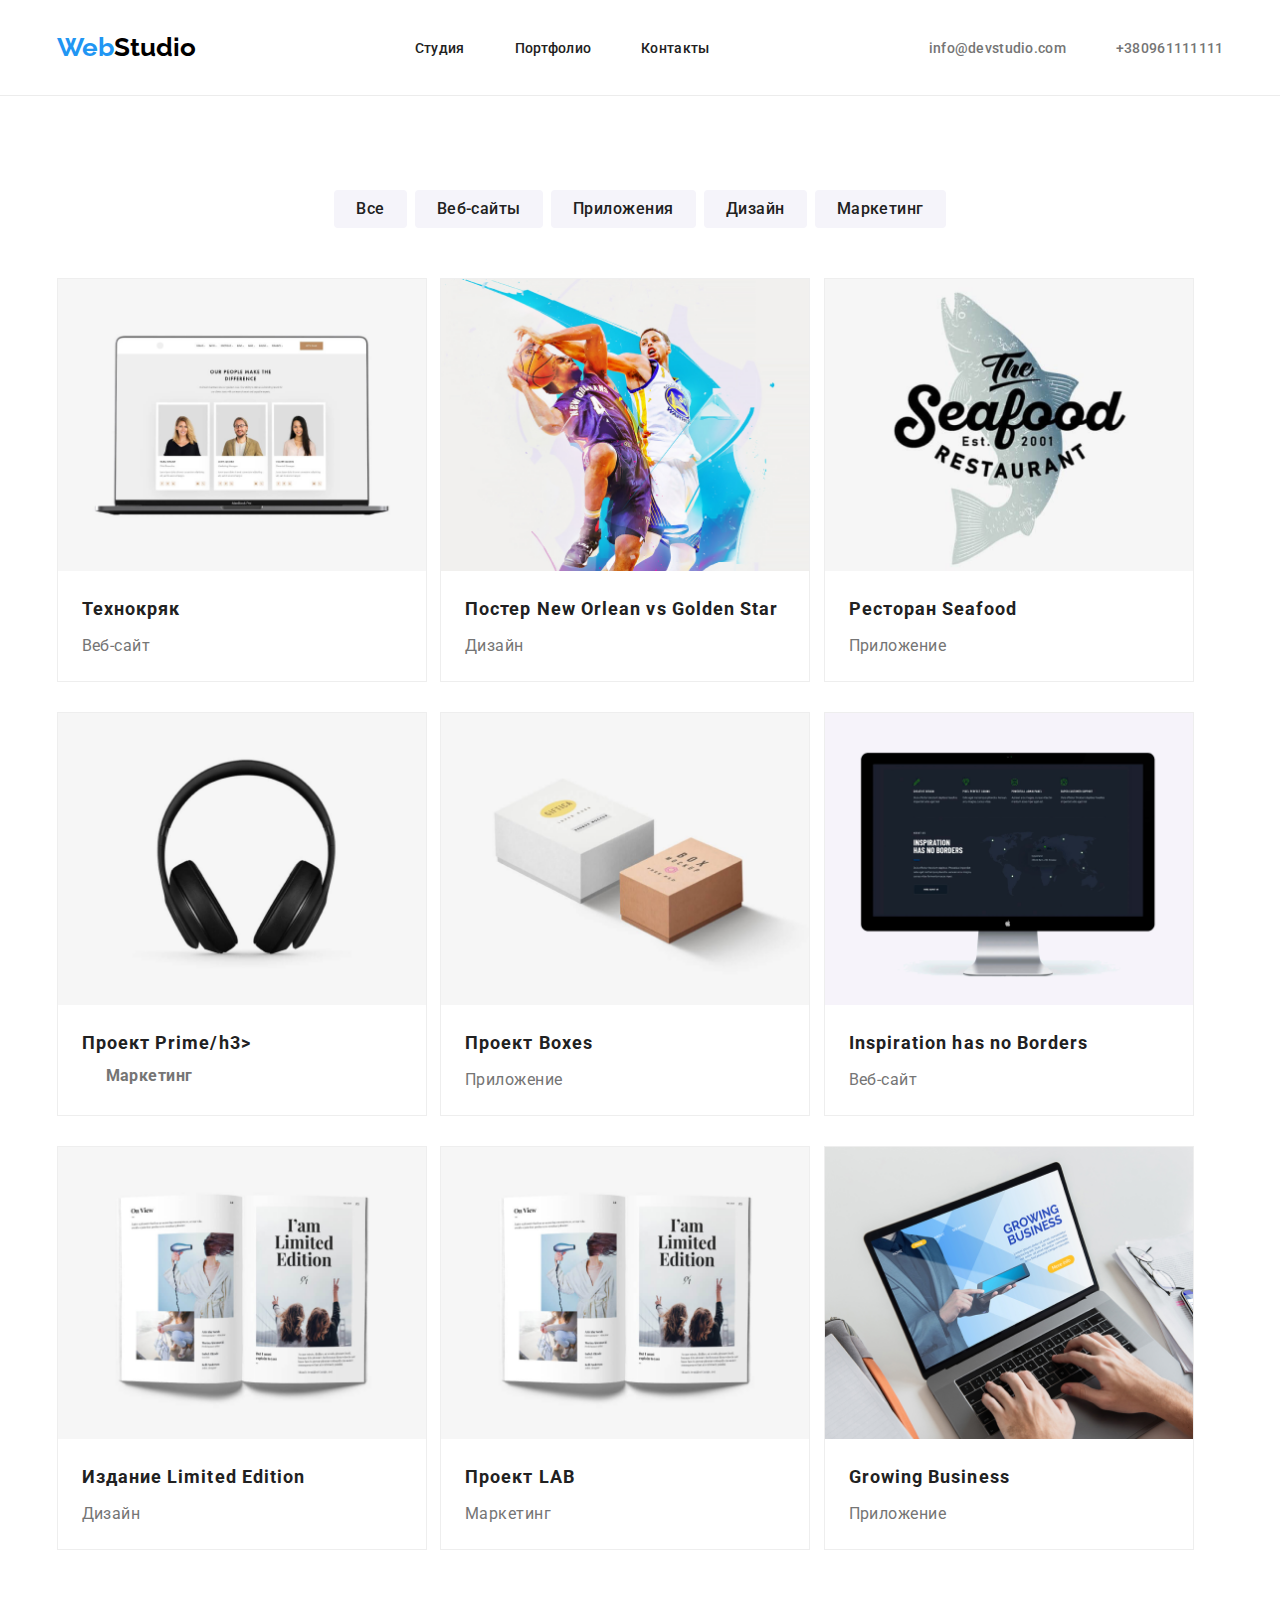
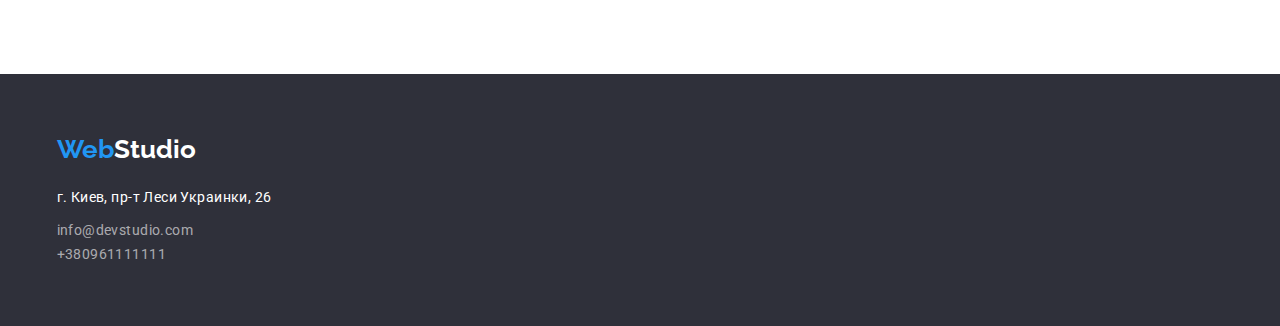
==== portfolio.html @ 42adf49a "add index and portfolio" ====
<!DOCTYPE html>
<html lang="en">
  <head>
    <meta charset="UTF-8" />
    <meta name="viewport" content="width=device-width, initial-scale=1.0" />
    <title>WebStudio</title>
    <link rel="stylesheet" href="./css/portfolio.css">
     <link rel="preconnect" href="https://fonts.gstatic.com" />
    <link
      href="https://fonts.googleapis.com/css2?family=Raleway:wght@700&family=Roboto:wght@400;500;700;900&display=swap"
      rel="stylesheet"
    />
  </head>
  <body>
    <header class="header">
      <div class="container">
        <nav class="navigation">
      <a class="logo" href="./index.html">Web<span class="logo-span">Studio</span></a>
      
        <ul class="navigation__list">
          <li class="navigation__list-item"><a href="#">Студия</a></li>
          <li class="navigation__list-item"><a href="./portfolio.html">Портфолио</a></li>
          <li class="navigation__list-item"><a href="#"> Контакты</a></li></li>
        </ul>
       
        <address class="address">
         <ul class="address__list" >
          <li class="address__list-item"><a href="mailto:info@devstudio.com">info@devstudio.com</a></li>
          <li class="address__list-item"><a href="tel:+380961111111">+380961111111</a></li>
          </ul>
        </address>
      </nav>
      </div>
    </header>
    <main>
      <section class="section-cards">
        <div class="container">
        <ul class="cards__list ">
          <li class="cards__list-item" ><button class="cards__list-item-btn">Все</button></li>
          <li class="cards__list-item" ><button class="cards__list-item-btn">Beб-сайты</button></li>
          <li class="cards__list-item" ><button class="cards__list-item-btn">Приложения</button></li>
          <li class="cards__list-item" ><button class="cards__list-item-btn">Дизайн</button></li>
          <li class="cards__list-item" ><button class="cards__list-item-btn">Маркетинг</button></li>
        </ul>

        <ul class="img__list"> 
          <li class="img__list-item">
            <div class="wrapper-img">
            <img src="./img/imgtechno.png" alt="techno" width="370" height="294"/>
            <h3  class="img__title">Технокряк</h3>
            <p class="img__subtitle">Веб-сайт</p>
            </div>
          </li>
          <li class="img__list-item">
            <div class="wrapper-img">
            <img src="./img/imgPoster.png" alt="poster"width="370" height="294"/>
            <h3 class="img__title">Постер New Orlean vs Golden Star</h3>
            <p class="img__subtitle">Дизайн</p>
            </div>
          </li>
          <li class="img__list-item">
            <div class="wrapper-img">
            <img src="./img/imgRestaurant.png" alt="restaurant" width="370" height="294"/>
            <h3 class="img__title">Ресторан Seafood</h3>
            <p class="img__subtitle">Приложение</p>
            </div>
          </li>
          <li class="img__list-item">
             <div class="wrapper-img">
            <img src="./img//imgheadphones.png" alt="headphones" width="370" height="294"/>
            <h3 class="img__title">Проект Prime/h3>
            <p class="img__subtitle">Маркетинг</p>
            </div>
          </li>
          <li class="img__list-item">
             <div class="wrapper-img">
            <img src="./img/imgboxes.png" alt="boxes" width="370" height="294"/>
            <h3 class="img__title">Проект Boxes</h3>
            <p class="img__subtitle">Приложение</p>
            </div>
          </li>
          <li class="img__list-item">
             <div class="wrapper-img">
            <img src="./img/imgmonitor.png" alt="monitor" width="370" height="294"/>
            <h3 class="img__title">Inspiration has no Borders</h3>
            <p class="img__subtitle" >Веб-сайт</p>
            </div>
          </li>
          <li class="img__list-item">
             <div class="wrapper-img">
            <img src="./img/imgmagazine.png" alt="magazine" width="370" height="294"/>
            <h3 class="img__title">Издание Limited Edition</h3>
            <p class="img__subtitle">Дизайн</p>
            </div>
          </li>
          <li class="img__list-item">
             <div class="wrapper-img">
            <img src="./img/imgmagazine.png" alt="magazine" width="370" height="294"/>
            <h3 class="img__title">Проект LAB</h3>
            <p class="img__subtitle">Маркетинг</p>
            </div>
          </li>
          <li class="img__list-item">
             <div class="wrapper-img">
            <img src="./img/imgbusiness.png" alt="business" width="370" height="294"/>
            <h3 class="img__title">Growing Business</h3>
            <p class="img__subtitle">Приложение</p>
            </div>
          </li>
        </ul>
</div>
      </section>
    </main>
     <footer  class="footer">
       <div class="container">
        <a class="logo" href="#">Web<span class="logo-span-footer">Studio</span></a>
        <address  class="footer__address">г. Киев, пр-т Леси Украинки, 26</address>
        <ul>
        <li><a class="footer__contact" href="mailto:info@devstudio.com">info@devstudio.com</a></li>
        <li><a class="footer__contact" href="tel:+380961111111">+380961111111</a></li>
        </ul>
        </div>
      </footer>
  </body>
</html>
---- css/portfolio.css ----
:root {
  --main-color: #2196f3;
  --second-color: #212121;
  --third-color: #2f303a;
  --fourth-color: #ffffff;
  --main-font: "Roboto";
}

* {
  margin: 0;
  padding: 0;
  box-sizing: inherit;
}

html {
  box-sizing: border-box;
}

ul,
ol,
address {
  list-style: none;
}

body {
  color: var(--second-color);
  font-family: var(--main-font);
  font-weight: normal;
  font-size: 14px;
  font-style: 400;
}

a {
  text-decoration: none;
}

img {
  display: block;
  max-width: 100%;
  height: auto;
}

ul,
ol {
  text-decoration: none;
}

.container {
  width: 1167px;
  margin: 0 auto;
}

.header {
  padding: 32px 0;
  display: flex;
  border-bottom: 1px solid #ececec;
}

.logo {
  font-family: "Raleway";
  font-weight: bold;
  font-size: 26px;
  line-height: 31px;
  color: var(--main-color);
}

.logo-span {
  color: black;
}

.navigation {
  display: flex;
  justify-content: space-between;
  align-items: center;
}
.navigation__list {
  display: flex;
  font-weight: 500;
  font-size: 14px;
  line-height: 16px;
  letter-spacing: 0.02em;
}

.navigation__list a {
  color: var(--second-color);
}
.navigation__list a:hover,
.navigation__list a:focus {
  color: var(--main-color);
}

.navigation__list-item:not(:last-child) {
  margin-right: 50px;
}

.address {
  display: flex;
}

.address__list {
  display: flex;
}
.address__list-item a {
  color: #757575;
  font-style: normal;
  font-weight: 500;
  font-size: 14px;
  line-height: 16px;
  letter-spacing: 0.02em;
}

.address__list-item a:focus,
.address__list-item a:hover {
  color: var(--main-color);
}

.address__list-item:not(:last-child) {
  margin-right: 50px;
}

.section-cards {
  padding: 94px 0;
}

.cards__list {
  display: flex;
  justify-content: center;
  margin-bottom: 50px;
}

.cards__list-item:not(:last-child) {
  margin-right: 8px;
}
.cards__list-item-btn {
  font-family: var(--main-font);
  padding: 6px 22px;
  cursor: pointer;
  font-weight: 500;
  font-size: 16px;
  line-height: 26px;
  text-align: center;
  letter-spacing: 0.03em;
  background: #f5f4fa;
  border-radius: 4px;
  border: none;
  outline: none;
  color: var(--second-color);
}

.cards__list-item-btn:hover,
.cards__list-item-btn:focus {
  color: var(--fourth-color);
  background-color: var(--main-color);
}

.img__list {
  display: flex;
  flex-wrap: wrap;
  justify-content: space-between;
}

.wrapper-img {
  width: 370px;
  height: 404px;
  margin-bottom: 30px;
  border: 1px solid #eeeeee;
  box-sizing: border-box;
  cursor: pointer;
}

.img__list-item:nth-child(3n) {
  margin-right: 30px;
}

.img__title {
  margin: 20px 24px 4px 24px;
  font-weight: bold;
  font-size: 18px;
  line-height: 36px;
  letter-spacing: 0.06em;
  color: var(--second-color);
}

.img__subtitle {
  font-size: 16px;
  line-height: 30px;
  letter-spacing: 0.03em;
  color: #757575;
  margin: 0 24px 20px 24px;
}

.footer {
  padding: 60px 0;
  background-color: #2f303a;
}

.footer__address {
  margin-top: 20px;
  margin-bottom: 9px;
  font-size: 14px;
  line-height: 24px;
  font-style: normal;
  letter-spacing: 0.03em;
  color: var(--fourth-color);
}

.logo-span-footer {
  color: var(--fourth-color);
}
.footer__contact {
  font-style: normal;
  font-size: 14px;
  line-height: 24px;
  letter-spacing: 0.03em;
  color: rgba(255, 255, 255, 0.6);
}
.footer__contact:not(:last-child) {
  margin-bottom: 9px;
}
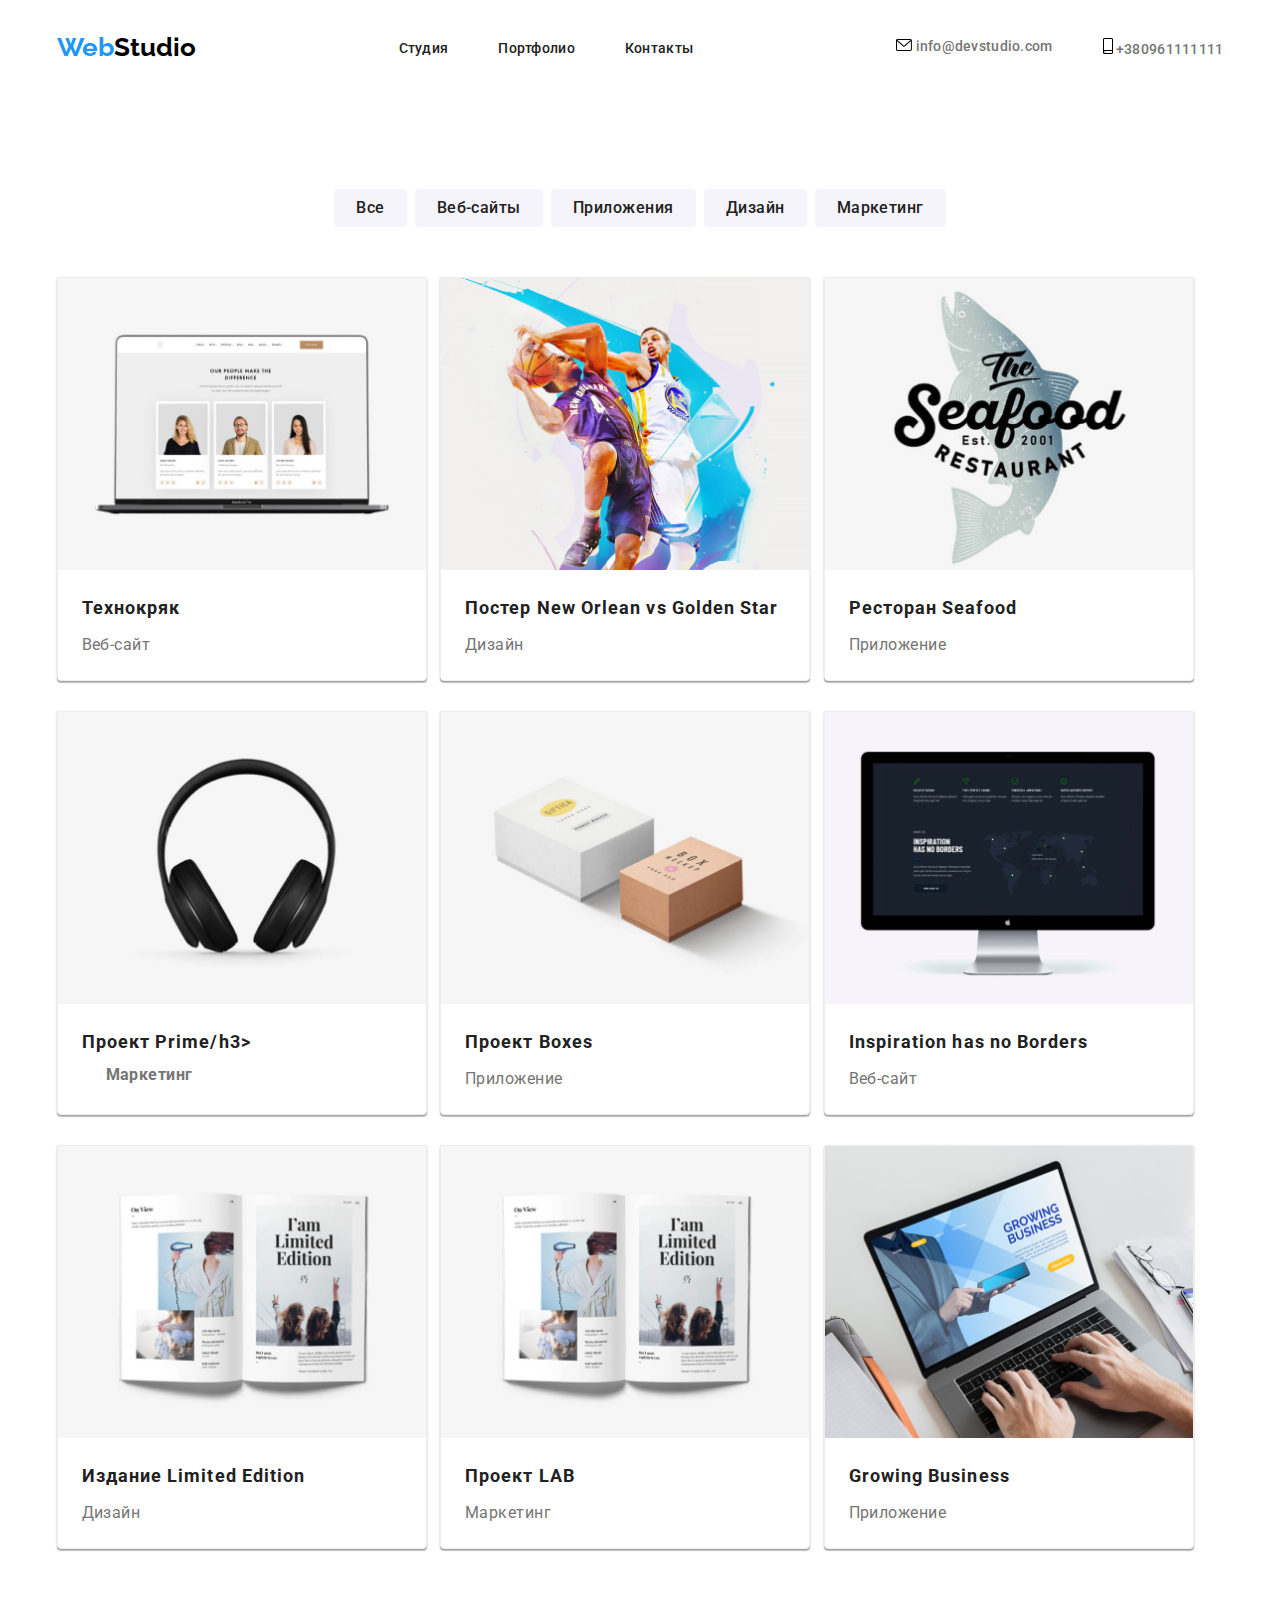
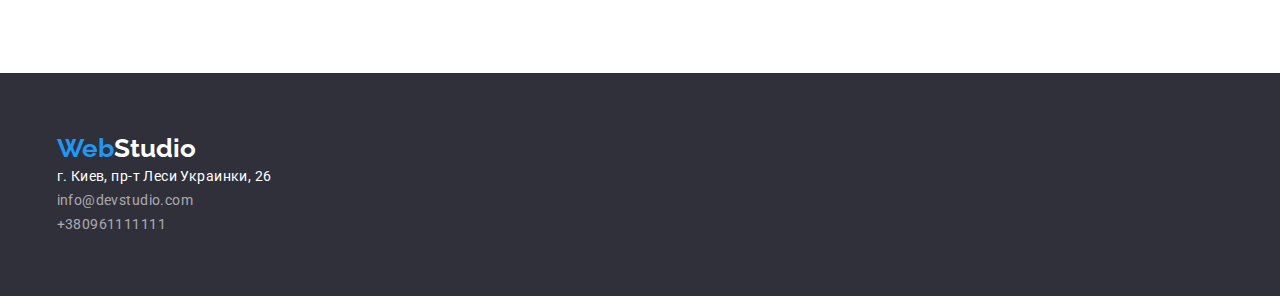
==== commit 5b436297: "test" ====
--- a/portfolio.html
+++ b/portfolio.html
@@ -4,8 +4,10 @@
     <meta charset="UTF-8" />
     <meta name="viewport" content="width=device-width, initial-scale=1.0" />
     <title>WebStudio</title>
-    <link rel="stylesheet" href="./css/portfolio.css">
+    <link rel="stylesheet" href="normalize.css">
+    <link rel="stylesheet" href="./css/index.css">
      <link rel="preconnect" href="https://fonts.gstatic.com" />
+     
     <link
       href="https://fonts.googleapis.com/css2?family=Raleway:wght@700&family=Roboto:wght@400;500;700;900&display=swap"
       rel="stylesheet"
@@ -25,8 +27,19 @@
        
         <address class="address">
          <ul class="address__list" >
-          <li class="address__list-item"><a href="mailto:info@devstudio.com">info@devstudio.com</a></li>
-          <li class="address__list-item"><a href="tel:+380961111111">+380961111111</a></li>
+          <li class="address__list-item"><a  href="mailto:info@devstudio.com"> 
+            
+            <svg class="icon" width="16" height="12">
+                <use href="./img/symbol-defs.svg#icon-envelope">
+                </use>
+              </svg>
+            info@devstudio.com</svg></li>
+          <li class="address__list-item"><a href="tel:+380961111111">
+              <svg class="icon" width="10" height="16">
+              <use href="./img/symbol-defs.svg#icon-smartphone">
+              </use>
+            </svg>
+            +380961111111</a></li>
           </ul>
         </address>
       </nav>
@@ -113,12 +126,14 @@
     </main>
      <footer  class="footer">
        <div class="container">
-        <a class="logo" href="#">Web<span class="logo-span-footer">Studio</span></a>
-        <address  class="footer__address">г. Киев, пр-т Леси Украинки, 26</address>
+        <a class="logo logo-footer" href="#">Web<span class="logo-span-footer">Studio</span></a>
+        <address >
+          <a   class="footer__address" target="_blank" href="https://goo.gl/maps/u5AVHtxzXWnErXXr5">г. Киев, пр-т Леси Украинки, 26</a>
         <ul>
         <li><a class="footer__contact" href="mailto:info@devstudio.com">info@devstudio.com</a></li>
         <li><a class="footer__contact" href="tel:+380961111111">+380961111111</a></li>
         </ul>
+        </address>
         </div>
       </footer>
   </body>
--- a/css/index.css
+++ b/css/index.css
@@ -0,0 +1,403 @@
+:root {
+  --main-color: #2196f3;
+  --second-color: #212121;
+  --third-color: #2f303a;
+  --fourth-color: #ffffff;
+  --main-font: "Roboto";
+}
+
+* {
+  margin: 0;
+  padding: 0;
+  box-sizing: inherit;
+}
+
+html {
+  box-sizing: border-box;
+}
+
+ul,
+ol,
+address {
+  list-style: none;
+}
+
+body {
+  color: var(--second-color);
+  font-family: var(--main-font);
+  font-size: 14px;
+  font-style: normal;
+  font-style: 400;
+}
+
+a {
+  text-decoration: none;
+}
+
+img {
+  display: block;
+  max-width: 100%;
+  height: auto;
+}
+
+ul,
+ol {
+  text-decoration: none;
+}
+
+.container {
+  width: 1167px;
+  margin: 0 auto;
+}
+
+.header {
+  padding: 32px 0;
+  display: flex;
+}
+.logo {
+  font-family: "Raleway";
+  font-weight: bold;
+  font-size: 1.625rem;
+  line-height: 31px;
+  color: var(--main-color);
+}
+
+.logo-span {
+  color: black;
+}
+
+.navigation {
+  display: flex;
+  justify-content: space-between;
+  align-items: center;
+}
+.navigation__list {
+  display: flex;
+  font-weight: 500;
+  font-size: 0.875rem;
+  line-height: 16px;
+  letter-spacing: 0.02em;
+}
+
+.navigation__list a {
+  color: var(--second-color);
+}
+.navigation__list a:hover,
+.navigation__list a:focus {
+  color: var(--main-color);
+}
+
+.navigation__list-item:not(:last-child) {
+  margin-right: 50px;
+}
+.address {
+  display: flex;
+}
+
+.address__list {
+  display: flex;
+}
+.address__list-item a {
+  color: #757575;
+  font-style: normal;
+  font-weight: 500;
+  font-size: 0.875rem;
+  line-height: 16px;
+  letter-spacing: 0.02em;
+}
+
+.address__list-item a:focus,
+.address__list-item a:hover {
+  color: var(--main-color);
+}
+
+.address__list-item:not(:last-child) {
+  margin-right: 50px;
+}
+
+.section-business {
+  padding: 200px 0 280px 0;
+  background-image: linear-gradient(
+      to right,
+      rgba(47, 48, 58, 0.4),
+      rgba(47, 48, 58, 0.4)
+    ),
+    url(../img/background.png);
+  background-repeat: no-repeat;
+  background-size: cover;
+  background-position: center;
+}
+
+.business__title {
+  width: 696px;
+  margin: 0 auto 40px;
+  font-weight: 900;
+  font-size: 2.75rem;
+  line-height: 60px;
+  text-align: center;
+  letter-spacing: 0.06em;
+  text-transform: uppercase;
+  color: var(--fourth-color);
+}
+
+.business__btn {
+  display: block;
+  margin: 0 auto;
+  width: 200px;
+  height: 50px;
+  background-color: var(--main-color);
+  box-shadow: 0px 4px 4px rgba(0, 0, 0, 0.15);
+  border-radius: 4px;
+  font-weight: 700;
+  font-size: 1rem;
+  line-height: 30px;
+  color: var(--fourth-color);
+  letter-spacing: 0.06em;
+  outline: none;
+  border: none;
+  cursor: pointer;
+}
+
+.section-what-we-do {
+  padding: 94px 0;
+}
+
+.what-we-do__list {
+  display: flex;
+}
+/* .icon-container {
+  width: 270px;
+  height: 120px;
+  margin-bottom: 30px;
+  display: flex;
+  align-items: center;
+  justify-content: center;
+  height: 120px;
+  background-color: #f5f4fa;
+  border-radius: 4px;
+} */
+.what-we-do__subtitle {
+  margin-bottom: 10px;
+  font-weight: 700;
+  font-size: 0.875rem;
+  line-height: 16px;
+  letter-spacing: 0.03em;
+  text-transform: uppercase;
+  color: var(--third-color);
+}
+
+.what-we-do__text {
+  width: 270px;
+  margin-bottom: 94px;
+  font-size: 0.875rem;
+  line-height: 24px;
+  letter-spacing: 0.03em;
+  color: #757575;
+}
+
+.what-we-do__text:not(:last-child) {
+  margin-right: 30px;
+}
+
+.what-we-do__title {
+  margin-bottom: 50px;
+  font-weight: 700;
+  font-size: 2.25rem;
+  line-height: 42px;
+  text-align: center;
+  letter-spacing: 0.03em;
+  color: var(--second-color);
+}
+
+.what-we-do__list-img {
+  display: flex;
+  justify-content: space-between;
+}
+
+.what-we-do__list-img-item:not(:last-child) {
+  margin-right: 30px;
+}
+
+.section-our-team {
+  padding: 94px 0;
+  background-color: #f5f4fa;
+}
+
+.section-our-team__list {
+  display: flex;
+  justify-content: space-between;
+}
+
+.wrapper-img {
+  cursor: pointer;
+  width: 270px;
+  height: 368px;
+  background-color: var(--fourth-color);
+  box-shadow: 0px 1px 3px rgba(0, 0, 0, 0.12), 0px 1px 1px rgba(0, 0, 0, 0.14),
+    0px 2px 1px rgba(0, 0, 0, 0.2);
+  border-radius: 0px 0px 4px 4px;
+}
+
+.our-team__img {
+  margin-bottom: 30px;
+}
+.section-our-team__list:not(:last-child) {
+  margin-right: 30px;
+}
+
+.our-team__title {
+  font-weight: 500;
+  font-size: 1rem;
+  line-height: 19px;
+  margin-bottom: 10px;
+  text-align: center;
+  letter-spacing: 0.03em;
+  color: var(--second-color);
+}
+
+.our-team__subtitle {
+  display: block;
+  margin: 0 auto;
+  font-size: 1rem;
+  line-height: 19px;
+  text-align: center;
+  letter-spacing: 0.03em;
+  color: #757575;
+}
+
+.footer {
+  padding: 60px 0;
+  background-color: #2f303a;
+}
+
+.logo-footer {
+  margin-bottom: 20px;
+}
+
+.footer__address {
+  margin-top: 20px;
+  margin-bottom: 9px;
+  font-size: 0.875rem;
+  line-height: 24px;
+  font-style: normal;
+  letter-spacing: 0.03em;
+  color: var(--fourth-color);
+}
+
+.logo-span-footer {
+  color: var(--fourth-color);
+}
+.footer__contact {
+  font-style: normal;
+  font-size: 0.875rem;
+  line-height: 24px;
+  letter-spacing: 0.03em;
+  color: rgba(255, 255, 255, 0.6);
+}
+.footer__contact:not(:last-child) {
+  margin-bottom: 9px;
+}
+
+/* portfolio */
+
+.section-cards {
+  padding: 94px 0;
+}
+
+.cards__list {
+  display: flex;
+  justify-content: center;
+  margin-bottom: 50px;
+}
+
+.cards__list-item:not(:last-child) {
+  margin-right: 8px;
+}
+.cards__list-item-btn {
+  font-family: var(--main-font);
+  padding: 6px 22px;
+  cursor: pointer;
+  font-weight: 500;
+  font-size: 1rem;
+  line-height: 26px;
+  text-align: center;
+  letter-spacing: 0.03em;
+  background: #f5f4fa;
+  border-radius: 4px;
+  border: none;
+  outline: none;
+  color: var(--second-color);
+}
+
+.cards__list-item-btn:hover,
+.cards__list-item-btn:focus {
+  color: var(--fourth-color);
+  background-color: var(--main-color);
+}
+
+.img__list {
+  display: flex;
+  flex-wrap: wrap;
+  justify-content: space-between;
+}
+
+.wrapper-img {
+  width: 370px;
+  height: 404px;
+  margin-bottom: 30px;
+  border: 1px solid #eeeeee;
+  box-sizing: border-box;
+  cursor: pointer;
+}
+
+.img__list-item:nth-child(3n) {
+  margin-right: 30px;
+}
+
+.img__title {
+  margin: 20px 24px 4px 24px;
+  font-weight: bold;
+  font-size: 1.125rem;
+  line-height: 36px;
+  letter-spacing: 0.06em;
+  color: var(--second-color);
+}
+
+.img__subtitle {
+  font-size: 1rem;
+  line-height: 30px;
+  letter-spacing: 0.03em;
+  color: #757575;
+  margin: 0 24px 20px 24px;
+}
+
+.footer {
+  padding: 60px 0;
+  background-color: #2f303a;
+}
+
+.logo-footer {
+  margin-bottom: 20px;
+}
+.footer__address {
+  margin-bottom: 9px;
+  font-size: 0.875rem;
+  line-height: 24px;
+  font-style: normal;
+  letter-spacing: 0.03em;
+  color: var(--fourth-color);
+}
+
+.logo-span-footer {
+  color: var(--fourth-color);
+}
+.footer__contact {
+  font-style: normal;
+  font-size: 0.875rem;
+  line-height: 24px;
+  letter-spacing: 0.03em;
+  color: rgba(255, 255, 255, 0.6);
+}
+.footer__contact:not(:last-child) {
+  margin-bottom: 9px;
+}
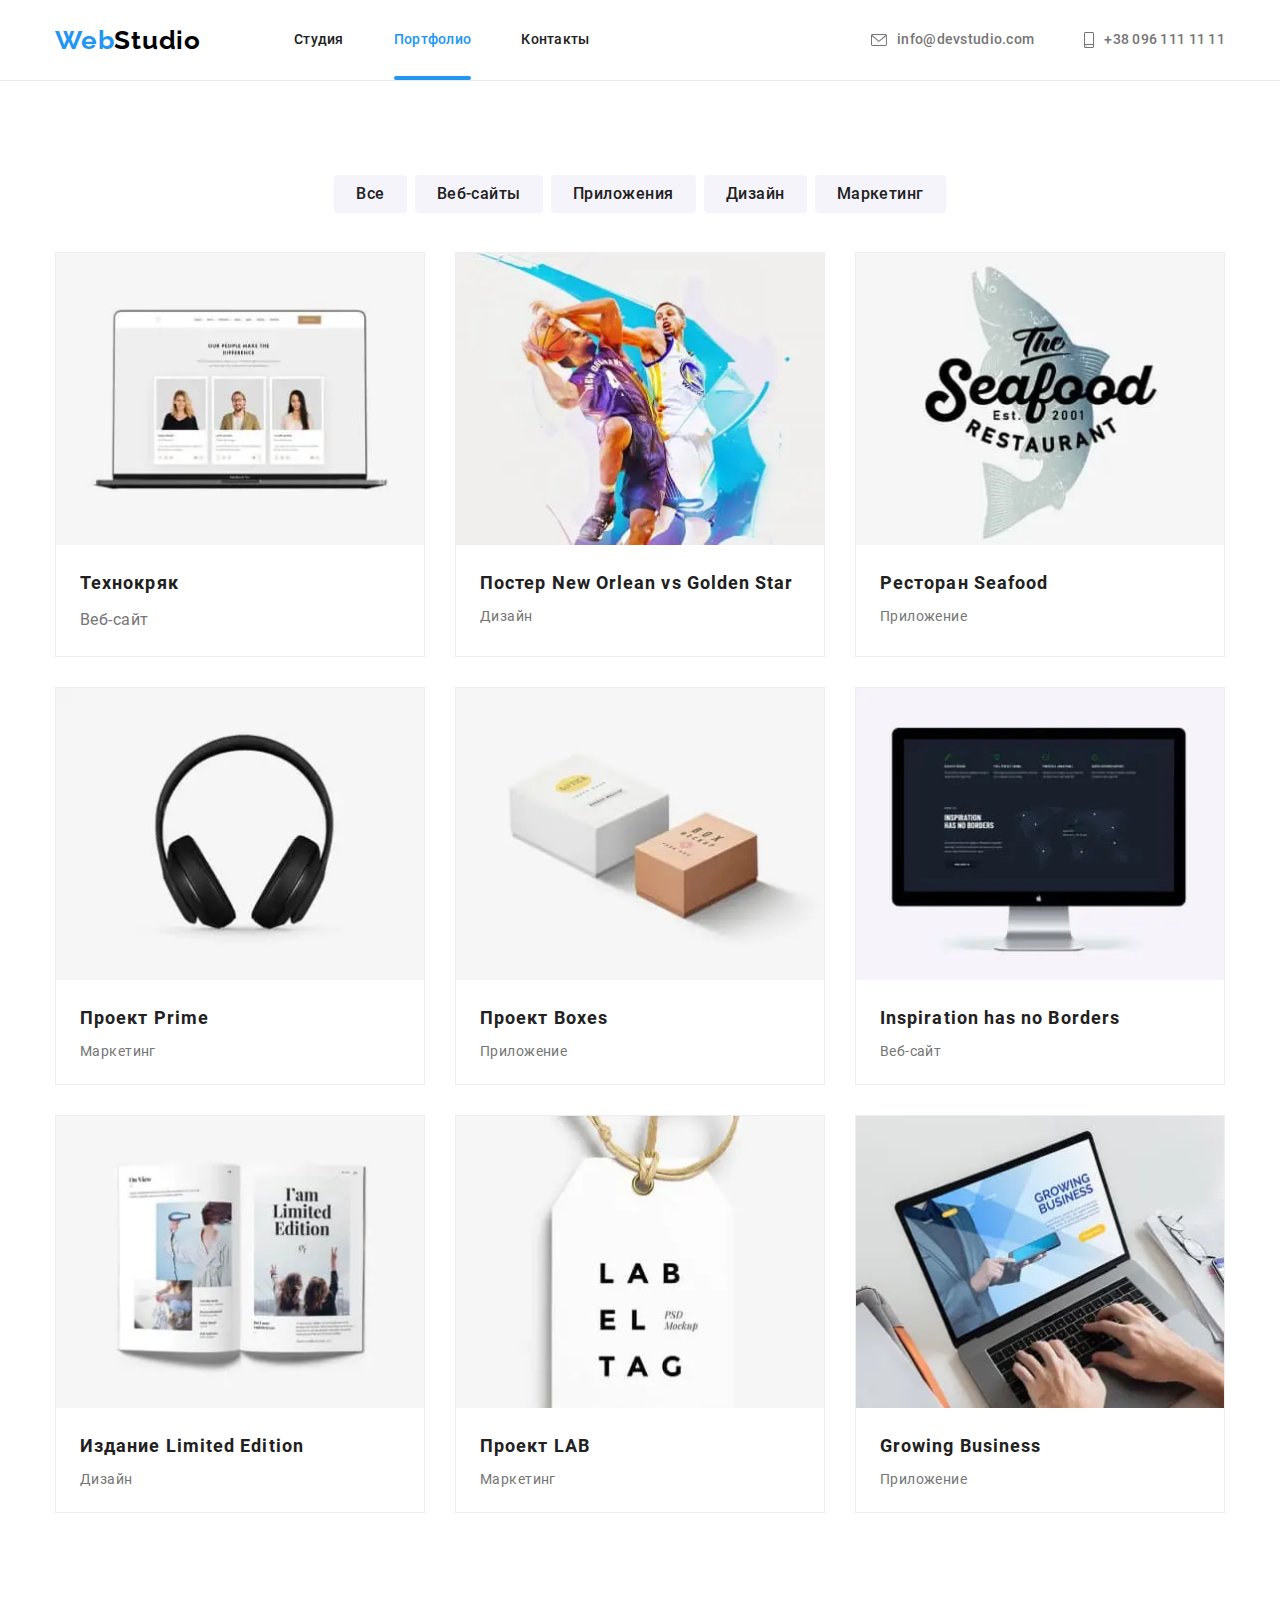
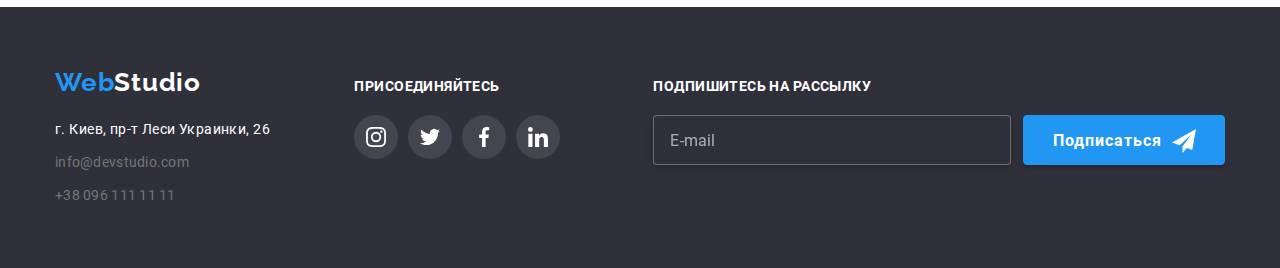
==== commit 57f4462c: "test" ====
--- a/portfolio.html
+++ b/portfolio.html
@@ -1,140 +1,883 @@
 <!DOCTYPE html>
-<html lang="en">
+<html lang="ru">
   <head>
     <meta charset="UTF-8" />
     <meta name="viewport" content="width=device-width, initial-scale=1.0" />
-    <title>WebStudio</title>
-    <link rel="stylesheet" href="normalize.css">
-    <link rel="stylesheet" href="./css/index.css">
-     <link rel="preconnect" href="https://fonts.gstatic.com" />
-     
+    <title>Portfolio</title>
     <link
-      href="https://fonts.googleapis.com/css2?family=Raleway:wght@700&family=Roboto:wght@400;500;700;900&display=swap"
+      href="https://fonts.googleapis.com/css2?family=Raleway:wght@700&display=swap"
       rel="stylesheet"
     />
+    <link
+      rel="stylesheet"
+      href="https://cdnjs.cloudflare.com/ajax/libs/modern-normalize/1.0.0/modern-normalize.min.css"
+    />
+    <link rel="stylesheet" href="./css/main.min.css" />
   </head>
   <body>
     <header class="header">
-      <div class="container">
-        <nav class="navigation">
-      <a class="logo" href="./index.html">Web<span class="logo-span">Studio</span></a>
-      
-        <ul class="navigation__list">
-          <li class="navigation__list-item"><a href="#">Студия</a></li>
-          <li class="navigation__list-item"><a href="./portfolio.html">Портфолио</a></li>
-          <li class="navigation__list-item"><a href="#"> Контакты</a></li></li>
+      <div class="container header-container">
+        <nav class="nav">
+          <a href="" class="link logo"
+            ><span class="logo-item">Web</span>Studio</a
+          >
+          <button
+            type="button"
+            class="menu-btn"
+            aria-expanded="false"
+            aria-controls="menu-container"
+            data-menu-button
+          >
+            <svg
+              width="40"
+              height="40"
+              class="menu-icon"
+              aria-label="Переключатель мобильного меню"
+            >
+              <use class="icon-open" href="./images/icons/icons.svg#menu"></use>
+              <use
+                class="icon-close"
+                href="./images/icons/icons.svg#close"
+              ></use>
+            </svg>
+          </button>
+          <ul class="list nav-list">
+            <li class="nav-item">
+              <a href="./index.html" class="link nav-link">Студия</a>
+            </li>
+            <li class="nav-item">
+              <a href="./portfolio.html" class="link nav-link current-page"
+                >Портфолио</a
+              >
+            </li>
+            <li class="nav-item">
+              <a href="#contacts" class="link nav-link">Контакты</a>
+            </li>
+          </ul>
+        </nav>
+        <ul class="list contacts-list">
+          <li class="cnts-item">
+            <a href="mailto:info@devstudio.com" class="link contacts-link">
+              <svg class="letter-icon">
+                <use href="./images/icons/icons.svg#letter"></use>
+              </svg>
+              info@devstudio.com</a
+            >
+          </li>
+          <li class="cnts-item">
+            <a href="tel:+380961111111" class="link contacts-link">
+              <svg class="smaptphone-icon">
+                <use href="./images/icons/icons.svg#smartphone"></use>
+              </svg>
+              +38 096 111 11 11
+            </a>
+          </li>
         </ul>
-       
-        <address class="address">
-         <ul class="address__list" >
-          <li class="address__list-item"><a  href="mailto:info@devstudio.com"> 
-            
-            <svg class="icon" width="16" height="12">
-                <use href="./img/symbol-defs.svg#icon-envelope">
-                </use>
-              </svg>
-            info@devstudio.com</svg></li>
-          <li class="address__list-item"><a href="tel:+380961111111">
-              <svg class="icon" width="10" height="16">
-              <use href="./img/symbol-defs.svg#icon-smartphone">
-              </use>
-            </svg>
-            +380961111111</a></li>
+        <!-- Modal menu -->
+
+        <div class="modal-nav-menu" id="menu-container" data-menu>
+          <ul class="list modal-nav-list">
+            <li class="item nav-item">
+              <a href="./index.html" class="link nav-link">Студия</a>
+            </li>
+            <li class="item nav-item">
+              <a href="./portfolio.html" class="link nav-link current-page"
+                >Портфолио</a
+              >
+            </li>
+            <li class="item nav-item">
+              <a href="#contacts" class="link nav-link">Контакты</a>
+            </li>
           </ul>
-        </address>
-      </nav>
+
+          <ul class="list modal-cnt-list">
+            <li class="item">
+              <a href="mailto:info@devstudio.com" class="link contacts-link">
+                <svg class="letter-icon">
+                  <use href="./images/icons/icons.svg#letter"></use>
+                </svg>
+                info@devstudio.com</a
+              >
+            </li>
+            <li class="cnts-item">
+              <a href="tel:+380961111111" class="link contacts-link">
+                <svg class="smaptphone-icon">
+                  <use href="./images/icons/icons.svg#smartphone"></use>
+                </svg>
+                +38 096 111 11 11
+              </a>
+            </li>
+          </ul>
+        </div>
       </div>
     </header>
+
     <main>
-      <section class="section-cards">
+      <section class="section portfolio">
         <div class="container">
-        <ul class="cards__list ">
-          <li class="cards__list-item" ><button class="cards__list-item-btn">Все</button></li>
-          <li class="cards__list-item" ><button class="cards__list-item-btn">Beб-сайты</button></li>
-          <li class="cards__list-item" ><button class="cards__list-item-btn">Приложения</button></li>
-          <li class="cards__list-item" ><button class="cards__list-item-btn">Дизайн</button></li>
-          <li class="cards__list-item" ><button class="cards__list-item-btn">Маркетинг</button></li>
-        </ul>
-
-        <ul class="img__list"> 
-          <li class="img__list-item">
-            <div class="wrapper-img">
-            <img src="./img/imgtechno.png" alt="techno" width="370" height="294"/>
-            <h3  class="img__title">Технокряк</h3>
-            <p class="img__subtitle">Веб-сайт</p>
-            </div>
-          </li>
-          <li class="img__list-item">
-            <div class="wrapper-img">
-            <img src="./img/imgPoster.png" alt="poster"width="370" height="294"/>
-            <h3 class="img__title">Постер New Orlean vs Golden Star</h3>
-            <p class="img__subtitle">Дизайн</p>
-            </div>
-          </li>
-          <li class="img__list-item">
-            <div class="wrapper-img">
-            <img src="./img/imgRestaurant.png" alt="restaurant" width="370" height="294"/>
-            <h3 class="img__title">Ресторан Seafood</h3>
-            <p class="img__subtitle">Приложение</p>
-            </div>
-          </li>
-          <li class="img__list-item">
-             <div class="wrapper-img">
-            <img src="./img//imgheadphones.png" alt="headphones" width="370" height="294"/>
-            <h3 class="img__title">Проект Prime/h3>
-            <p class="img__subtitle">Маркетинг</p>
-            </div>
-          </li>
-          <li class="img__list-item">
-             <div class="wrapper-img">
-            <img src="./img/imgboxes.png" alt="boxes" width="370" height="294"/>
-            <h3 class="img__title">Проект Boxes</h3>
-            <p class="img__subtitle">Приложение</p>
-            </div>
-          </li>
-          <li class="img__list-item">
-             <div class="wrapper-img">
-            <img src="./img/imgmonitor.png" alt="monitor" width="370" height="294"/>
-            <h3 class="img__title">Inspiration has no Borders</h3>
-            <p class="img__subtitle" >Веб-сайт</p>
-            </div>
-          </li>
-          <li class="img__list-item">
-             <div class="wrapper-img">
-            <img src="./img/imgmagazine.png" alt="magazine" width="370" height="294"/>
-            <h3 class="img__title">Издание Limited Edition</h3>
-            <p class="img__subtitle">Дизайн</p>
-            </div>
-          </li>
-          <li class="img__list-item">
-             <div class="wrapper-img">
-            <img src="./img/imgmagazine.png" alt="magazine" width="370" height="294"/>
-            <h3 class="img__title">Проект LAB</h3>
-            <p class="img__subtitle">Маркетинг</p>
-            </div>
-          </li>
-          <li class="img__list-item">
-             <div class="wrapper-img">
-            <img src="./img/imgbusiness.png" alt="business" width="370" height="294"/>
-            <h3 class="img__title">Growing Business</h3>
-            <p class="img__subtitle">Приложение</p>
-            </div>
-          </li>
-        </ul>
-</div>
+          <h1 class="visually-hidden">Projects</h1>
+          <ul class="list btn-list">
+            <li class="list-item">
+              <button type="button" class="filter-btn">Все</button>
+            </li>
+            <li class="list-item">
+              <button type="button" class="filter-btn">Веб-сайты</button>
+            </li>
+            <li class="list-item">
+              <button type="button" class="filter-btn">Приложения</button>
+            </li>
+            <li class="list-item">
+              <button type="button" class="filter-btn">Дизайн</button>
+            </li>
+            <li class="list-item">
+              <button type="button" class="filter-btn">Маркетинг</button>
+            </li>
+          </ul>
+
+          <ul class="list project-list">
+            <li class="project-card">
+              <a href="" class="project-link">
+                <div class="project-img-box">
+                  <picture>
+                    <source
+                      srcset="
+                        ./images/projects/img1.webp    1x,
+                        ./images/projects/img1@2x.webp 2x
+                      "
+                      media="(min-width: 1200px)"
+                      type="image/webp"
+                    />
+                    <source
+                      srcset="
+                        ./images/projects/img1-tablet.webp    1x,
+                        ./images/projects/img1-tablet@2x.webp 2x
+                      "
+                      media="(min-width: 768px)"
+                      type="image/webp"
+                    />
+                    <source
+                      srcset="
+                        ./images/projects/img1-mobile.webp    1x,
+                        ./images/projects/img1-mobile@2x.webp 2x
+                      "
+                      media="(max-width: 767px)"
+                      type="image/webp"
+                    />
+
+                    <source
+                      srcset="
+                        ./images/projects/img1.jpg    1x,
+                        ./images/projects/img1@2x.jpg 2x
+                      "
+                      media="(min-width: 1200px)"
+                    />
+                    <source
+                      srcset="
+                        ./images/projects/img1-tablet.jpg    1x,
+                        ./images/projects/img1-tablet@2x.jpg 2x
+                      "
+                      media="(min-width: 768px)"
+                    />
+                    <source
+                      srcset="
+                        ./images/projects/img1-mobile.jpg    1x,
+                        ./images/projects/img1-mobile@2x.jpg 2x
+                      "
+                      media="(max-width: 767px)"
+                    />
+                    <img
+                      src="./images/projects/img1.jpg"
+                      alt="ноутбук с открытой вэб-страницой"
+                    />
+                  </picture>
+
+                  <div class="project-overlay">
+                    <p class="project-overlay-content">
+                      Технокряк это современная площадка распространения
+                      коронавируса. Компании используют эту платформу для
+                      цифрового шпионажа и атак на защищённые сервера
+                      конкурентов.
+                    </p>
+                  </div>
+                </div>
+                <div class="card-text">
+                  <h2 class="project-title">Технокряк</h2>
+                  <p class="project-kind">Веб-сайт</p>
+                </div>
+              </a>
+            </li>
+            <li class="project-card">
+              <a href="" class="project-link">
+                <div class="project-img-box">
+                  <picture>
+                    <source
+                      srcset="
+                        ./images/projects/img2.webp    1x,
+                        ./images/projects/img2@2x.webp 2x
+                      "
+                      media="(min-width: 1200px)"
+                      type="image/webp"
+                    />
+                    <source
+                      srcset="
+                        ./images/projects/img2-tablet.webp    1x,
+                        ./images/projects/img2-tablet@2x.webp 2x
+                      "
+                      media="(min-width: 768px)"
+                      type="image/webp"
+                    />
+                    <source
+                      srcset="
+                        ./images/projects/img2-mobile.webp    1x,
+                        ./images/projects/img2-mobile@2x.webp 2x
+                      "
+                      media="(max-width: 767px)"
+                      type="image/webp"
+                    />
+
+                    <source
+                      srcset="
+                        ./images/projects/img2.jpg    1x,
+                        ./images/projects/img2@2x.jpg 2x
+                      "
+                      media="(min-width: 1200px)"
+                    />
+                    <source
+                      srcset="
+                        ./images/projects/img2-tablet.jpg    1x,
+                        ./images/projects/img2-tablet@2x.jpg 2x
+                      "
+                      media="(min-width: 768px)"
+                    />
+                    <source
+                      srcset="
+                        ./images/projects/img2-mobile.jpg    1x,
+                        ./images/projects/img2-mobile@2x.jpg 2x
+                      "
+                      media="(max-width: 767px)"
+                    />
+                    <img
+                      src="./images/projects/img2.jpg"
+                      alt="Два баскетболиста"
+                    />
+                  </picture>
+
+                  <div class="project-overlay">
+                    <p class="project-overlay-content">
+                      Постер New Orlean vs Golden Star - это не просто картинка,
+                      где изображено два баскетболиста. На самом деле тот что
+                      справка - гопник, который пытается отжать новый мяч. Но
+                      парень слева тоже не промах, мяч ведь известной китайской
+                      фирмы "АБИБАС"
+                    </p>
+                  </div>
+                </div>
+
+                <div class="card-text">
+                  <h2 class="project-title">
+                    Постер New Orlean vs Golden Star
+                  </h2>
+                  <p>Дизайн</p>
+                </div>
+              </a>
+            </li>
+            <li class="project-card">
+              <a href="" class="project-link">
+                <div class="project-img-box">
+                  <picture>
+                    <source
+                      srcset="
+                        ./images/projects/img3.webp    1x,
+                        ./images/projects/img3@2x.webp 2x
+                      "
+                      media="(min-width: 1200px)"
+                      type="image/webp"
+                    />
+                    <source
+                      srcset="
+                        ./images/projects/img3-tablet.webp    1x,
+                        ./images/projects/img3-tablet@2x.webp 2x
+                      "
+                      media="(min-width: 768px)"
+                      type="image/webp"
+                    />
+                    <source
+                      srcset="
+                        ./images/projects/img3-mobile.webp    1x,
+                        ./images/projects/img3-mobile@2x.webp 2x
+                      "
+                      media="(max-width: 767px)"
+                      type="image/webp"
+                    />
+
+                    <source
+                      srcset="
+                        ./images/projects/img3.jpg    1x,
+                        ./images/projects/img3@2x.jpg 2x
+                      "
+                      media="(min-width: 1200px)"
+                    />
+                    <source
+                      srcset="
+                        ./images/projects/img3-tablet.jpg    1x,
+                        ./images/projects/img3-tablet@2x.jpg 2x
+                      "
+                      media="(min-width: 768px)"
+                    />
+                    <source
+                      srcset="
+                        ./images/projects/img3-mobile.jpg    1x,
+                        ./images/projects/img3-mobile@2x.jpg 2x
+                      "
+                      media="(max-width: 767px)"
+                    />
+                    <img
+                      src="./images/projects/img3.jpg"
+                      alt="Логотип с рыбой"
+                    />
+                  </picture>
+
+                  <div class="project-overlay">
+                    <p class="project-overlay-content">
+                      Ресторан Seafood - это одно их самых популярных приложений
+                      на планете. Здесь вы можете заказать на дом : морского
+                      ежа, осьминога, шпроты или просто сибаса.
+                    </p>
+                  </div>
+                </div>
+                <div class="card-text">
+                  <h2 class="project-title">Ресторан Seafood</h2>
+                  <p>Приложение</p>
+                </div>
+              </a>
+            </li>
+            <li class="project-card">
+              <a href="" class="project-link">
+                <div class="project-img-box">
+                  <picture>
+                    <source
+                      srcset="
+                        ./images/projects/img4.webp    1x,
+                        ./images/projects/img4@2x.webp 2x
+                      "
+                      media="(min-width: 1200px)"
+                      type="image/webp"
+                    />
+                    <source
+                      srcset="
+                        ./images/projects/img4-tablet.webp    1x,
+                        ./images/projects/img4-tablet@2x.webp 2x
+                      "
+                      media="(min-width: 768px)"
+                      type="image/webp"
+                    />
+                    <source
+                      srcset="
+                        ./images/projects/img4-mobile.webp    1x,
+                        ./images/projects/img4-mobile@2x.webp 2x
+                      "
+                      media="(max-width: 767px)"
+                      type="image/webp"
+                    />
+
+                    <source
+                      srcset="
+                        ./images/projects/img4.jpg    1x,
+                        ./images/projects/img4@2x.jpg 2x
+                      "
+                      media="(min-width: 1200px)"
+                    />
+                    <source
+                      srcset="
+                        ./images/projects/img4-tablet.jpg    1x,
+                        ./images/projects/img4-tablet@2x.jpg 2x
+                      "
+                      media="(min-width: 768px)"
+                    />
+                    <source
+                      srcset="
+                        ./images/projects/img4-mobile.jpg    1x,
+                        ./images/projects/img4-mobile@2x.jpg 2x
+                      "
+                      media="(max-width: 767px)"
+                    />
+                    <img src="./images/projects/img4.jpg" alt="Наушники" />
+                  </picture>
+
+                  <div class="project-overlay">
+                    <p class="project-overlay-content">
+                      Проект Prime - помогает владельцам бизнеса. Как только вы
+                      скажете например, что Вам нужны новые носки, проэкт Prime
+                      все услышит и вы вскоре увидите рекламу в Instagram
+                    </p>
+                  </div>
+                </div>
+
+                <div class="card-text">
+                  <h2 class="project-title">Проект Prime</h2>
+                  <p>Маркетинг</p>
+                </div>
+              </a>
+            </li>
+            <li class="project-card">
+              <a href="" class="project-link">
+                <div class="project-img-box">
+                  <picture>
+                    <source
+                      srcset="
+                        ./images/projects/img5.webp    1x,
+                        ./images/projects/img5@2x.webp 2x
+                      "
+                      media="(min-width: 1200px)"
+                      type="image/webp"
+                    />
+                    <source
+                      srcset="
+                        ./images/projects/img5-tablet.webp    1x,
+                        ./images/projects/img5-tablet@2x.webp 2x
+                      "
+                      media="(min-width: 768px)"
+                      type="image/webp"
+                    />
+                    <source
+                      srcset="
+                        ./images/projects/img5-mobile.webp    1x,
+                        ./images/projects/img5-mobile@2x.webp 2x
+                      "
+                      media="(max-width: 767px)"
+                      type="image/webp"
+                    />
+
+                    <source
+                      srcset="
+                        ./images/projects/img5.jpg    1x,
+                        ./images/projects/img5@2x.jpg 2x
+                      "
+                      media="(min-width: 1200px)"
+                    />
+                    <source
+                      srcset="
+                        ./images/projects/img5-tablet.jpg    1x,
+                        ./images/projects/img5-tablet@2x.jpg 2x
+                      "
+                      media="(min-width: 768px)"
+                    />
+                    <source
+                      srcset="
+                        ./images/projects/img5-mobile.jpg    1x,
+                        ./images/projects/img5-mobile@2x.jpg 2x
+                      "
+                      media="(max-width: 767px)"
+                    />
+                    <img src="./images/projects/img5.jpg" alt="Две коробки" />
+                  </picture>
+
+                  <div class="project-overlay">
+                    <p class="project-overlay-content">
+                      Проект Boxes - помогает найти все коробки в радиусе 100м,
+                      очень полезное приложение для любителей макулатуры
+                    </p>
+                  </div>
+                </div>
+                <div class="card-text">
+                  <h2 class="project-title">Проект Boxes</h2>
+                  <p>Приложение</p>
+                </div>
+              </a>
+            </li>
+            <li class="project-card">
+              <a href="" class="project-link">
+                <div class="project-img-box">
+                  <picture>
+                    <source
+                      srcset="
+                        ./images/projects/img6.webp    1x,
+                        ./images/projects/img6@2x.webp 2x
+                      "
+                      media="(min-width: 1200px)"
+                      type="image/webp"
+                    />
+                    <source
+                      srcset="
+                        ./images/projects/img6-tablet.webp    1x,
+                        ./images/projects/img6-tablet@2x.webp 2x
+                      "
+                      media="(min-width: 768px)"
+                      type="image/webp"
+                    />
+                    <source
+                      srcset="
+                        ./images/projects/img6-mobile.webp    1x,
+                        ./images/projects/img6-mobile@2x.webp 2x
+                      "
+                      media="(max-width: 767px)"
+                      type="image/webp"
+                    />
+
+                    <source
+                      srcset="
+                        ./images/projects/img6.jpg    1x,
+                        ./images/projects/img6@2x.jpg 2x
+                      "
+                      media="(min-width: 1200px)"
+                    />
+                    <source
+                      srcset="
+                        ./images/projects/img6-tablet.jpg    1x,
+                        ./images/projects/img6-tablet@2x.jpg 2x
+                      "
+                      media="(min-width: 768px)"
+                    />
+                    <source
+                      srcset="
+                        ./images/projects/img6-mobile.jpg    1x,
+                        ./images/projects/img6-mobile@2x.jpg 2x
+                      "
+                      media="(max-width: 767px)"
+                    />
+                    <img
+                      src="./images/projects/img6.jpg"
+                      alt="Моноблок с открытой веб-страницой"
+                    />
+                  </picture>
+
+                  <div class="project-overlay">
+                    <p class="project-overlay-content">
+                      Inspiration has no Borders - веб портал для людей, которые
+                      ищут вдохновения, например такие как я
+                    </p>
+                  </div>
+                </div>
+                <div class="card-text">
+                  <h2 class="project-title">Inspiration has no Borders</h2>
+                  <p>Веб-сайт</p>
+                </div>
+              </a>
+            </li>
+            <li class="project-card">
+              <a href="" class="project-link">
+                <div class="project-img-box">
+                  <picture>
+                    <source
+                      srcset="
+                        ./images/projects/img7.webp    1x,
+                        ./images/projects/img7@2x.webp 2x
+                      "
+                      media="(min-width: 1200px)"
+                      type="image/webp"
+                    />
+                    <source
+                      srcset="
+                        ./images/projects/img7-tablet.webp    1x,
+                        ./images/projects/img7-tablet@2x.webp 2x
+                      "
+                      media="(min-width: 768px)"
+                      type="image/webp"
+                    />
+                    <source
+                      srcset="
+                        ./images/projects/img7-mobile.webp    1x,
+                        ./images/projects/img7-mobile@2x.webp 2x
+                      "
+                      media="(max-width: 767px)"
+                      type="image/webp"
+                    />
+
+                    <source
+                      srcset="
+                        ./images/projects/img7.jpg    1x,
+                        ./images/projects/img7@2x.jpg 2x
+                      "
+                      media="(min-width: 1200px)"
+                    />
+                    <source
+                      srcset="
+                        ./images/projects/img7-tablet.jpg    1x,
+                        ./images/projects/img7-tablet@2x.jpg 2x
+                      "
+                      media="(min-width: 768px)"
+                    />
+                    <source
+                      srcset="
+                        ./images/projects/img7-mobile.jpg    1x,
+                        ./images/projects/img7-mobile@2x.jpg 2x
+                      "
+                      media="(max-width: 767px)"
+                    />
+                    <img
+                      src="./images/projects/img7.jpg"
+                      alt="Открытый журнал, со статьей"
+                    />
+                  </picture>
+
+                  <div class="project-overlay">
+                    <p class="project-overlay-content">
+                      Limited Edition - женский журнал. В нем можно узнать как
+                      сушить волосы, сидеть и показывать два пальца вместе с
+                      подругой
+                    </p>
+                  </div>
+                </div>
+                <div class="card-text">
+                  <h2 class="project-title">Издание Limited Edition</h2>
+                  <p>Дизайн</p>
+                </div>
+              </a>
+            </li>
+            <li class="project-card">
+              <a href="" class="project-link">
+                <div class="project-img-box">
+                  <picture>
+                    <source
+                      srcset="
+                        ./images/projects/img8.webp    1x,
+                        ./images/projects/img8@2x.webp 2x
+                      "
+                      media="(min-width: 1200px)"
+                      type="image/webp"
+                    />
+                    <source
+                      srcset="
+                        ./images/projects/img8-tablet.webp    1x,
+                        ./images/projects/img8-tablet@2x.webp 2x
+                      "
+                      media="(min-width: 768px)"
+                      type="image/webp"
+                    />
+                    <source
+                      srcset="
+                        ./images/projects/img8-mobile.webp    1x,
+                        ./images/projects/img8-mobile@2x.webp 2x
+                      "
+                      media="(max-width: 767px)"
+                      type="image/webp"
+                    />
+
+                    <source
+                      srcset="
+                        ./images/projects/img8.jpg    1x,
+                        ./images/projects/img8@2x.jpg 2x
+                      "
+                      media="(min-width: 1200px)"
+                    />
+                    <source
+                      srcset="
+                        ./images/projects/img8-tablet.jpg    1x,
+                        ./images/projects/img8-tablet@2x.jpg 2x
+                      "
+                      media="(min-width: 768px)"
+                    />
+                    <source
+                      srcset="
+                        ./images/projects/img8-mobile.jpg    1x,
+                        ./images/projects/img8-mobile@2x.jpg 2x
+                      "
+                      media="(max-width: 767px)"
+                    />
+                    <img
+                      src="./images/projects/img8.jpg"
+                      alt="Открытый журнал, со статьей"
+                    />
+                  </picture>
+
+                  <div class="project-overlay">
+                    <p class="project-overlay-content">
+                      Проект LAB - в расшифровке Live Arrive Buy
+                    </p>
+                  </div>
+                </div>
+                <div class="card-text">
+                  <h2 class="project-title">Проект LAB</h2>
+                  <p>Маркетинг</p>
+                </div>
+              </a>
+            </li>
+            <li class="project-card">
+              <a href="" class="project-link">
+                <div class="project-img-box">
+                  <picture>
+                    <source
+                      srcset="
+                        ./images/projects/img9.webp    1x,
+                        ./images/projects/img9@2x.webp 2x
+                      "
+                      media="(min-width: 1200px)"
+                      type="image/webp"
+                    />
+                    <source
+                      srcset="
+                        ./images/projects/img9-tablet.webp    1x,
+                        ./images/projects/img9-tablet@2x.webp 2x
+                      "
+                      media="(min-width: 768px)"
+                      type="image/webp"
+                    />
+                    <source
+                      srcset="
+                        ./images/projects/img9-mobile.webp    1x,
+                        ./images/projects/img9-mobile@2x.webp 2x
+                      "
+                      media="(max-width: 767px)"
+                      type="image/webp"
+                    />
+
+                    <source
+                      srcset="
+                        ./images/projects/img9.jpg    1x,
+                        ./images/projects/img9@2x.jpg 2x
+                      "
+                      media="(min-width: 1200px)"
+                    />
+                    <source
+                      srcset="
+                        ./images/projects/img9-tablet.jpg    1x,
+                        ./images/projects/img9-tablet@2x.jpg 2x
+                      "
+                      media="(min-width: 768px)"
+                    />
+                    <source
+                      srcset="
+                        ./images/projects/img9-mobile.jpg    1x,
+                        ./images/projects/img9-mobile@2x.jpg 2x
+                      "
+                      media="(max-width: 767px)"
+                    />
+                    <img
+                      src="./images/projects/img9.jpg"
+                      alt="Открытый журнал, со статьей"
+                    />
+                  </picture>
+
+                  <div class="project-overlay">
+                    <p class="project-overlay-content">
+                      Данное приложение помогает владельцам бизнеса полностью не
+                      угробить его. Например: снижение затрат предприятия на
+                      корпоративный кофе, туалетную бумагу и отмена
+                      корпоративной связи
+                    </p>
+                  </div>
+                </div>
+                <div class="card-text">
+                  <h2 class="project-title">Growing Business</h2>
+                  <p>Приложение</p>
+                </div>
+              </a>
+            </li>
+          </ul>
+        </div>
       </section>
     </main>
-     <footer  class="footer">
-       <div class="container">
-        <a class="logo logo-footer" href="#">Web<span class="logo-span-footer">Studio</span></a>
-        <address >
-          <a   class="footer__address" target="_blank" href="https://goo.gl/maps/u5AVHtxzXWnErXXr5">г. Киев, пр-т Леси Украинки, 26</a>
-        <ul>
-        <li><a class="footer__contact" href="mailto:info@devstudio.com">info@devstudio.com</a></li>
-        <li><a class="footer__contact" href="tel:+380961111111">+380961111111</a></li>
-        </ul>
-        </address>
+
+    <footer class="footer">
+      <div id="contacts" class="container">
+        <div class="adress-logo-box">
+          <a href="" class="link logo"
+            ><span class="logo-item">Web</span>Studio</a
+          >
+          <address class="contacts">
+            <ul class="list">
+              <li class="list-item">
+                <a
+                  href="https://goo.gl/maps/qRCtbatXRMtNsMS67"
+                  target="_blank"
+                  rel="noopener noreferer"
+                  class="link adress"
+                  >г. Киев, пр-т Леси Украинки, 26</a
+                >
+              </li>
+              <li class="list-item">
+                <a href="mailto:info@devstudio.com" class="link contacts-link"
+                  >info@devstudio.com</a
+                >
+              </li>
+              <li class="list-item">
+                <a href="tel:+380961111111" class="link contacts-link"
+                  >+38 096 111 11 11</a
+                >
+              </li>
+            </ul>
+          </address>
         </div>
-      </footer>
+
+        <div class="join-box">
+          <p class="join">присоединяйтесь</p>
+          <ul class="list social-list">
+            <li class="sl-item">
+              <a
+                href="https://instagram.com"
+                class="link social-link"
+                target="_blank"
+                rel="noopener noreferer"
+                aria-label="Instagram"
+              >
+                <svg class="social-icon">
+                  <use href="./images/icons/icons.svg#instagram"></use>
+                </svg>
+              </a>
+            </li>
+            <li class="sl-item">
+              <a
+                href="https://twitter.com"
+                class="link social-link"
+                target="blank"
+                rel="noopener noreferer"
+                aria-label="Twitter"
+              >
+                <svg class="social-icon">
+                  <use href="./images/icons/icons.svg#twitter"></use>
+                </svg>
+              </a>
+            </li>
+            <li class="sl-item">
+              <a
+                href="https://www.facebook.com"
+                class="link social-link"
+                target="blank"
+                rel="noopener noreferer"
+                aria-label="Facebook"
+              >
+                <svg class="social-icon">
+                  <use href="./images/icons/icons.svg#facebook"></use>
+                </svg>
+              </a>
+            </li>
+            <li class="sl-item">
+              <a
+                href="https://www.linkedin.com"
+                class="link social-link"
+                target="blank"
+                rel="noopener noreferer"
+                aria-label="Linkedin"
+              >
+                <svg class="social-icon">
+                  <use href="./images/icons/icons.svg#linkedin"></use>
+                </svg>
+              </a>
+            </li>
+          </ul>
+        </div>
+        <div class="subscribe-box">
+          <p class="join">Подпишитесь на рассылку</p>
+          <form class="subsribe-form">
+            <label for="email"></label>
+            <input
+              type="email"
+              class="subscribe-input"
+              name="email"
+              id="email"
+              autocomplete="email"
+              placeholder="E-mail"
+            />
+            <button type="submit" class="button subscribe-btn">
+              Подписаться
+              <svg class="send-icon">
+                <use href="./images/icons/icons.svg#send"></use>
+              </svg>
+            </button>
+          </form>
+        </div>
+      </div>
+    </footer>
+    <script src="./js/menu.js"></script>
   </body>
 </html>
--- a/css/main.min.css
+++ b/css/main.min.css
@@ -0,0 +1,2 @@
+@font-face{font-family:'Roboto';font-style:normal;font-weight:400;src:url("../fonts/roboto-v20-latin_cyrillic-regular.eot");src:local("Roboto"),local("Roboto-Regular"),url("../fonts/roboto-v20-latin_cyrillic-regular.eot?#iefix") format("embedded-opentype"),url("../fonts/roboto-v20-latin_cyrillic-regular.woff2") format("woff2"),url("../fonts/roboto-v20-latin_cyrillic-regular.woff") format("woff"),url("../fonts/roboto-v20-latin_cyrillic-regular.ttf") format("truetype"),url("../fonts/roboto-v20-latin_cyrillic-regular.svg#Roboto") format("svg")}@font-face{font-family:'Roboto';font-style:normal;font-weight:500;src:url("../fonts/roboto-v20-latin_cyrillic-500.eot");src:local("Roboto Medium"),local("Roboto-Medium"),url("../fonts/roboto-v20-latin_cyrillic-500.eot?#iefix") format("embedded-opentype"),url("../fonts/roboto-v20-latin_cyrillic-500.woff2") format("woff2"),url("../fonts/roboto-v20-latin_cyrillic-500.woff") format("woff"),url("../fonts/roboto-v20-latin_cyrillic-500.ttf") format("truetype"),url("../fonts/roboto-v20-latin_cyrillic-500.svg#Roboto") format("svg")}@font-face{font-family:'Roboto';font-style:normal;font-weight:700;src:url("../fonts/roboto-v20-latin_cyrillic-700.eot");src:local("Roboto Bold"),local("Roboto-Bold"),url("../fonts/roboto-v20-latin_cyrillic-700.eot?#iefix") format("embedded-opentype"),url("../fonts/roboto-v20-latin_cyrillic-700.woff2") format("woff2"),url("../fonts/roboto-v20-latin_cyrillic-700.woff") format("woff"),url("../fonts/roboto-v20-latin_cyrillic-700.ttf") format("truetype"),url("../fonts/roboto-v20-latin_cyrillic-700.svg#Roboto") format("svg")}@font-face{font-family:'Roboto';font-style:normal;font-weight:900;src:url("../fonts/roboto-v20-latin_cyrillic-900.eot");src:local("Roboto Black"),local("Roboto-Black"),url("../fonts/roboto-v20-latin_cyrillic-900.eot?#iefix") format("embedded-opentype"),url("../fonts/roboto-v20-latin_cyrillic-900.woff2") format("woff2"),url("../fonts/roboto-v20-latin_cyrillic-900.woff") format("woff"),url("../fonts/roboto-v20-latin_cyrillic-900.ttf") format("truetype"),url("../fonts/roboto-v20-latin_cyrillic-900.svg#Roboto") format("svg")}html{box-sizing:border-box}*,*::before,*::after{box-sizing:inherit}body{margin:0;font-family:'Roboto', sans-serif;font-size:14px;line-height:1.71;letter-spacing:0.03em;color:#757575;background-color:#fff}img{display:block;max-width:100%;height:auto}h1,h2,h3,p{margin-top:0}p{margin-bottom:0}.visually-hidden{position:absolute !important;clip:rect(1px 1px 1px 1px);clip:rect(1px, 1px, 1px, 1px);padding:0 !important;border:0 !important;height:1px !important;width:1px !important;overflow:hidden}.container{padding-left:15px;padding-right:15px;margin-left:auto;margin-right:auto}@media (min-width: 480px){.container{width:480px}}@media (min-width: 768px){.container{width:768px}}@media (min-width: 1200px){.container{width:1200px}}.link{text-decoration:none;color:inherit;transition:color 250ms cubic-bezier(0.4, 0, 0.2, 1)}.link:hover,.link:focus{color:#2196f3}.list{list-style:none;padding:0;margin:0}.title{font-weight:700;font-size:28px;line-height:1.18;letter-spacing:0.03em;color:#212121}@media (min-width: 1200px){.title{font-size:36px;line-height:1.17}}.activity .title,.team .team-title,.clients .title{text-align:center;margin-bottom:30px}@media (min-width: 1200px){.activity .title,.team .team-title,.clients .title{margin-bottom:50px}}.section{padding-top:60px;padding-bottom:60px}@media (min-width: 1200px){.section{padding-top:94px;padding-bottom:94px}}.logo{font-family:'Raleway', sans-serif;font-weight:700;font-size:24px;line-height:1.17;letter-spacing:0.03em;color:#000}@media (min-width: 768px){.logo{margin-right:88px}}@media (min-width: 1200px){.logo{margin-right:93px;font-size:26px;line-height:1.19}}.logo-item{color:#2196f3}.footer .logo{display:inline-block;margin-right:0px;margin-bottom:20px;color:#fff}.footer .logo:focus,.footer .logo:hover{color:#2196f3}.menu-btn{border:none;margin:0;padding:0;background:transparent;fill:#212121;cursor:pointer;transition:fill 250ms cubic-bezier(0.4, 0, 0.2, 1)}.menu-btn:hover,.menu-btn:focus{fill:#2196f3}.menu-btn .icon-close{display:none}@media (min-width: 768px){.menu-btn{display:none}}.menu-btn.is-open .icon-close{display:block}.menu-btn.is-open .icon-open{display:none}.menu-icon{fill:inherit}.button{display:inline-block;padding:10px 32px;min-width:200px;height:50px;border-radius:4px;box-shadow:0px 4px 4px rgba(0,0,0,0.15);font-family:inherit;font-weight:700;font-size:16px;line-height:1.88;text-align:center;letter-spacing:0.06em;cursor:pointer;color:#fff;background-color:#2196f3;border:1px solid #2196f3;transition:color 250ms cubic-bezier(0.4, 0, 0.2, 1),background-color 250ms cubic-bezier(0.4, 0, 0.2, 1),border-color 250ms cubic-bezier(0.4, 0, 0.2, 1),fill 250ms cubic-bezier(0.4, 0, 0.2, 1)}.button:hover,.button:focus{color:#2196f3;background-color:#fff;border:1px solid #2196f3;background-origin:border-box;fill:#2196f3}.subscribe-btn{position:relative;fill:#fff;padding-left:29px;padding-right:62px}.send-icon{position:absolute;top:13px;right:28px;width:24px;height:24px;fill:inherit}.filter-btn{border-radius:4px;padding:6px 22px;cursor:pointer;border:transparent;font-family:inherit;font-weight:500;font-size:16px;line-height:1.63;text-align:center;letter-spacing:0.03em;color:#212121;background-color:#f5f4fa;transition:color 250ms cubic-bezier(0.4, 0, 0.2, 1),background-color 250ms cubic-bezier(0.4, 0, 0.2, 1)}.filter-btn:hover,.filter-btn:focus{box-shadow:0px 3px 1px rgba(0,0,0,0.1),0px 1px 2px rgba(0,0,0,0.08),0px 2px 2px rgba(0,0,0,0.12);color:#fff;background-color:#2196f3}.social-list{display:flex;justify-content:center}.sl-item:not(:last-child){margin-right:10px}.social-icon{width:20px;height:20px;fill:inherit}.social-link{display:flex;justify-content:center;align-items:center;width:44px;height:44px;border-radius:50%;fill:#afb1b8;background-color:#fff;transition:fill 250ms cubic-bezier(0.4, 0, 0.2, 1),background-color 250ms cubic-bezier(0.4, 0, 0.2, 1)}.social-link:hover,.social-link:focus{fill:#fff;background-color:#2196f3}.join-box .social-link{fill:#fff;background-color:rgba(255,255,255,0.1)}.join-box .social-link:hover,.join-box .social-link:focus{fill:#fff;background-color:#2196f3}.backdrop{position:fixed;top:0;left:0;width:100%;height:100%;background-color:rgba(0,0,0,0.2);opacity:1;transition:opacity 250ms cubic-bezier(0.4, 0, 0.2, 1);overflow-y:scroll}@media (max-width: 767px){.backdrop{padding-top:93px;padding-right:15px;padding-left:15px}}.backdrop.is-hidden{opacity:0;pointer-events:none}.backdrop.is-hidden .modal{transform:translateY(-50%) scale(0.5)}@media (min-width: 768px){.backdrop.is-hidden .modal{transform:translate(-50%, -50%) scale(1.2)}}.modal{position:relative;padding:40px;background:#ffffff;box-shadow:0px 1px 3px rgba(0,0,0,0.12),0px 1px 1px rgba(0,0,0,0.14),0px 2px 1px rgba(0,0,0,0.2);border-radius:4px;transition:transform 250ms cubic-bezier(0.4, 0, 0.2, 1)}@media (min-width: 768px){.modal{position:absolute;top:50%;left:50%;min-width:450px;min-height:609px;transform:translate(-50%, -50%) scale(1)}}@media (min-width: 1200px){.modal{min-width:528px;min-height:581px}}.close-btn{position:absolute;top:8px;right:8px;display:flex;justify-content:center;align-items:center;width:30px;height:30px;cursor:pointer;border:1px solid rgba(0,0,0,0.1);border-radius:50%;fill:#000;background-color:#ffffff;transition:fill 250ms cubic-bezier(0.4, 0, 0.2, 1),background-color 250ms cubic-bezier(0.4, 0, 0.2, 1)}.close-btn:hover,.close-btn:focus{fill:#2196f3}.close-btn-icon{width:18px;height:18px;color:inherit}.fill-data{margin-bottom:12px;font-weight:700;font-size:20px;line-height:1.5;text-align:center;letter-spacing:0.03em;color:#000}@media (min-width: 1200px){.fill-data{line-height:1.15}}.form{display:flex;flex-direction:column;width:100%;margin-left:auto;margin-right:auto}@media (min-width: 1200px){.form{width:448px}}.form-field{display:flex;position:relative;flex-direction:column;fill:#000}.form-field:not(:first-child){margin-top:10px}.form-field .form-icon{position:absolute;bottom:11px;left:12px;width:18px;height:18px;fill:inherit;transition:fill 250ms cubic-bezier(0.4, 0, 0.2, 1)}.form-label{margin-bottom:4px;font-size:12px;line-height:1.17;letter-spacing:0.01em}.form-input{padding:12px 12px 12px 42px;border-radius:4px;border:1px solid rgba(33,33,33,0.2);cursor:pointer;transition:border 250ms cubic-bezier(0.4, 0, 0.2, 1);letter-spacing:0.01em}.form-input:hover,.form-input:focus{border:1px solid #2196f3;outline:none}.form-input:focus ~ .form-icon,.form-input:hover ~ .form-icon{fill:#2196f3}.form-textarea{padding:12px 16px;resize:none;border-radius:4px;border:1px solid rgba(33,33,33,0.2);cursor:pointer;transition:border 250ms cubic-bezier(0.4, 0, 0.2, 1);font-size:12px;letter-spacing:0.01em}.form-textarea:hover,.form-textarea:focus{border:1px solid #2196f3;outline:none}.form-textarea::placeholder{color:rgba(117,117,117,0.5);letter-spacing:0.01em}.form-field-checkbox{display:flex;align-items:center;justify-content:center;margin-top:20px;font-size:12px;line-height:1.17}@media (min-width: 1200px){.form-field-checkbox{font-size:14px;line-height:1.71}}.check-icon{display:block;margin-right:8px;width:16px;height:15px;border:2px solid #000;border-radius:4px;transition:background-image 250ms cubic-bezier(0.4, 0, 0.2, 1),background-color 250ms cubic-bezier(0.4, 0, 0.2, 1)}.checkbox:checked+.check-icon{border-color:#2196f3;background-color:#2196f3;background-image:url(../images/icons/check.svg);background-size:contain;background-origin:border-box}.argeement-link{color:#2196f3;text-decoration:underline}.submit-btn{margin-top:30px;margin-left:auto;margin-right:auto}@media (min-width: 1200px){.subsribe-form{display:flex;align-items:center}}.subscribe-input{width:100%;height:50px;margin-bottom:20px;padding:15px 16px;border:1px solid rgba(255,255,255,0.3);filter:drop-shadow(0px 4px 4px rgba(0,0,0,0.15));border-radius:4px;font-size:16px;line-height:1.25;letter-spacing:0.03em;background-color:#2f303a;color:#fff}@media (min-width: 1200px){.subscribe-input{width:358px;margin-right:12px;margin-bottom:0px}}.subscribe-input::placeholder{color:rgba(255,255,255,0.6);letter-spacing:0.01em}.header{position:relative;border-bottom:1px solid #ececec}@media (min-width: 768px){.header-container{display:flex;align-items:center;justify-content:flex-start}}.nav{display:flex;align-items:center}@media (max-width: 767px){.nav{justify-content:space-between;padding-top:16px;padding-bottom:16px}}@media (max-width: 767px){.nav-list{display:none}}@media (min-width: 768px){.nav-list{display:flex}}@media (min-width: 768px){.nav-item:not(:last-child){margin-right:50px}}.nav-link{font-size:18px;line-height:1.16;letter-spacing:0.02em;font-weight:500;color:#212121}@media (min-width: 768px){.nav-link{display:block;padding-top:32px;padding-bottom:32px;font-size:14px;line-height:1.14}}.current-page{position:relative;color:#2196f3}.current-page::after{display:block;width:100%;height:4px;border-radius:2px;background-color:#2196f3}@media (max-width: 767px){.current-page::after{content:'';position:absolute;top:168%;left:0}}@media (min-width: 768px){.current-page::after{content:'';position:absolute;left:0;bottom:0}}@media (max-width: 767px){.contacts-list{display:none}}@media (min-width: 768px){.contacts-list{display:inline-flex;margin-left:auto}}@media screen and (max-width: 1199px){.contacts-list{flex-direction:column}}.letter-icon{width:16px;height:12px;margin-right:10px;fill:currentColor}.smaptphone-icon{width:10px;height:16px;margin-right:10px;fill:currentColor}@media screen and (max-width: 1199px){.cnts-item+.cnts-item{margin-top:10px}}@media (min-width: 1200px){.cnts-item+.cnts-item{margin-left:50px}}.contacts-link{font-weight:500;font-size:18px;line-height:1.16;letter-spacing:0.02em}@media (min-width: 768px){.contacts-link{display:flex;align-items:center;font-size:12px;line-height:1.17}}@media (min-width: 1200px){.contacts-link{font-size:14px;line-height:1.14}}.modal-nav-menu{flex-direction:column;align-items:center;position:absolute;top:101%;left:0;z-index:99;transform:translateX(-100%);transition:transform 250ms cubic-bezier(0.4, 0, 0.2, 1);padding-top:60px;padding-bottom:60px;width:100%;text-align:center;background-color:#fff;box-shadow:0px 4px 8px rgba(0,0,0,0.04),0px 2px 4px rgba(0,0,0,0.08),0px 1px 3px rgba(0,0,0,0.16)}@media (max-width: 767px){.modal-nav-menu.is-open{display:flex;transform:translatey(0)}}@media (min-width: 768px){.modal-nav-menu{display:none}}.modal-nav-menu .nav-item:not(:last-child){padding-bottom:40px}.modal-nav-menu .modal-nav-list{margin-bottom:60px}.modal-nav-menu .modal-cnt-list .item:not(:last-child){margin-bottom:16px}.hero{display:flex;justify-content:center;padding-top:118px;padding-bottom:118px;margin-left:auto;margin-right:auto;text-align:center;background-image:linear-gradient(rgba(47,48,58,0.4), rgba(47,48,58,0.4)),url("../images/hero/bg-mobile.jpg");background-color:#c4c4c4;background-repeat:no-repeat;background-position:left;background-size:cover}@media screen and (min-device-pixel-ratio: 2), screen and (-webkit-min-device-pixel-ratio: 2), screen and (-o-min-device-pixel-ratio: 2 / 1), screen and (min-resolution: 192dpi), screen and (min-resolution: 2dppx){.hero{background-image:linear-gradient(rgba(47,48,58,0.4), rgba(47,48,58,0.4)),url("../images/hero/bg-mobile@2x.jpg")}}@media (min-width: 768px){.hero{background-image:linear-gradient(rgba(47,48,58,0.4), rgba(47,48,58,0.4)),url("../images/hero/bg-tablet.jpg");background-color:#c4c4c4;background-repeat:no-repeat;background-position:left;background-size:cover}}@media screen and (min-width: 768px) and (min-device-pixel-ratio: 2), screen and (min-width: 768px) and (-webkit-min-device-pixel-ratio: 2), screen and (min-width: 768px) and (-o-min-device-pixel-ratio: 2 / 1), screen and (min-width: 768px) and (min-resolution: 192dpi), screen and (min-width: 768px) and (min-resolution: 2dppx){.hero{background-image:linear-gradient(rgba(47,48,58,0.4), rgba(47,48,58,0.4)),url("../images/hero/bg-tablet@2x.jpg")}}@media (min-width: 1200px){.hero{max-width:1600px;padding-top:200px;padding-bottom:200px;background-image:linear-gradient(rgba(47,48,58,0.4), rgba(47,48,58,0.4)),url("../images/hero/bg.jpg")}}@media screen and (min-width: 1200px) and (min-device-pixel-ratio: 2), screen and (min-width: 1200px) and (-webkit-min-device-pixel-ratio: 2), screen and (min-width: 1200px) and (-o-min-device-pixel-ratio: 2 / 1), screen and (min-width: 1200px) and (min-resolution: 192dpi), screen and (min-width: 1200px) and (min-resolution: 2dppx){.hero{background-image:linear-gradient(rgba(47,48,58,0.4), rgba(47,48,58,0.4)),url("../images/hero/bg@2x.jpg")}}.hero.is-open{display:none}.hero-box{max-width:360px}@media (min-width: 1200px){.hero-box{max-width:696px}}.hero .title{margin-bottom:30px;font-weight:900;font-size:26px;line-height:1.62;letter-spacing:0.06em;text-align:center;text-transform:uppercase;color:#fff}@media (min-width: 1200px){.hero .title{font-size:44px;line-height:1.36}}@media (min-width: 768px){.advantages-list{display:flex;flex-wrap:wrap;margin:-15px}}.advantages-item{margin-right:auto;margin-left:auto}@media (max-width: 767px){.advantages-item:not(:last-child){margin-bottom:30px}}@media (min-width: 768px){.advantages-item{margin:15px;width:calc((100% - 2 * 30px) / 2)}}@media (min-width: 1200px){.advantages-item{width:calc((100% - 4 * 30px) / 4)}}.advantages-icon{display:flex;align-items:center;justify-content:center;height:120px;margin-bottom:30px;background-color:#f5f4fa;border-radius:4px}.advantages-svg{width:70px;height:70px}.advantages-title{margin-bottom:10px;font-size:14px;line-height:1.14;letter-spacing:0.03em;text-transform:uppercase;text-align:center}@media (min-width: 768px){.advantages-title{text-align:left}}.activity{display:none;padding-top:0}@media (min-width: 1200px){.activity{display:block}}.activity .list{display:flex}.activity-item{position:relative;width:100%;max-width:370px;height:auto}.activity-item:not(:last-child){margin-right:30px}.activity-overlay{position:absolute;left:0;bottom:0;width:100%;height:70px;padding:27px 82px;background-color:rgba(47,48,58,0.8)}.activity-overlay-content{font-weight:700;font-size:14px;line-height:1.14;letter-spacing:0.03em;text-transform:uppercase;color:#fff}.team{background-color:#f5f4fa;background-size:cover}@media (min-width: 768px){.team-container>.list{display:flex;flex-wrap:wrap;margin:-15px}}.team-card{margin-right:auto;margin-left:auto;width:100%;height:auto;padding-bottom:24px;background-color:#fff;box-shadow:0px 1px 3px rgba(0,0,0,0.12),0px 1px 1px rgba(0,0,0,0.14),0px 2px 1px rgba(0,0,0,0.2);border-radius:0px 0px 4px 4px}@media (max-width: 767px){.team-card:not(:last-child){margin-bottom:30px}}@media (min-width: 768px){.team-card{margin:15px;flex-basis:calc((100% - 2 * 30px) / 2)}}@media (min-width: 1200px){.team-card{flex-basis:calc((100% - 4 * 30px) / 4);padding-bottom:30px}}.team-title{margin-bottom:50px}.photo{display:block;margin-bottom:30px}.team-mate{margin-bottom:10px;font-weight:500;font-size:16px;line-height:1.19;text-align:center;letter-spacing:0.03em;color:#212121}.profession{margin-bottom:16px;font-size:16px;line-height:1.19;text-align:center}.clients-list{display:flex;flex-wrap:wrap;margin:-15px}.cl-item{margin-right:auto;margin-left:auto;margin:15px;flex-basis:calc((100% - 2 * 30px) / 2);height:90px}@media (min-width: 768px){.cl-item{flex-basis:calc((100% - 3 * 30px) / 3)}}@media (min-width: 1200px){.cl-item{flex-basis:calc((100% - 6 * 30px) / 6)}}.cl-link{align-items:center;height:100%;width:100%;border:1px solid #afb1b8;border-radius:4px;fill:#afb1b8;background-color:#fff;transition:fill 250ms cubic-bezier(0.4, 0, 0.2, 1),background-color 250ms cubic-bezier(0.4, 0, 0.2, 1)}.cl-link:hover,.cl-link:focus{fill:#2196f3;border-color:#2196f3}.client1-icon{width:44px;height:49px;fill:inherit}.client2-icon{width:40px;height:52px;fill:inherit}.client3-icon{width:41px;height:43px;fill:inherit}.client4-icon{width:80px;height:42px;fill:inherit}.client5-icon{width:59px;height:47px;fill:inherit}.client6-icon{width:88px;height:45px;fill:inherit}.cl-link{display:flex;justify-content:center}.footer{background:#2f303a}.footer .container{padding-top:60px;padding-bottom:60px}@media (min-width: 768px){.footer .container{display:flex;flex-wrap:wrap;justify-content:center}}@media (min-width: 1200px){.footer .container{align-items:baseline;flex-wrap:nowrap;justify-content:flex-start}}.adress-logo-box{text-align:center;margin-bottom:60px}@media (min-width: 768px){.adress-logo-box{width:50%}}@media (min-width: 1200px){.adress-logo-box{width:231px;margin-right:70px;margin-bottom:0px;text-align:left}}.adress{color:#fff}.contacts{font-style:inherit}.contacts .contacts-link{display:inline-flex;font-weight:inherit}.list-item:not(:last-child){margin-bottom:8px}@media (min-width: 1200px){.list-item:not(:last-child){margin-bottom:9px}}.join-box{text-align:center;margin-bottom:60px}@media (min-width: 768px){.join-box{width:50%}}@media (min-width: 1200px){.join-box{width:206px;height:80px;margin-right:93px;margin-bottom:0px;text-align:left}}.join{margin-bottom:20px;font-weight:700;line-height:1.14;text-transform:uppercase;color:#fff}.subscribe-box{text-align:center}@media (min-width: 768px){.subscribe-box{width:450px}}@media (min-width: 1200px){.subscribe-box{text-align:left;width:auto}}.btn-list{display:flex;flex-wrap:wrap;padding-bottom:40px}@media (min-width: 768px){.btn-list{justify-content:center;flex-wrap:nowrap;padding-bottom:30px}}.btn-list .list-item:not(:last-child){margin-right:8px}@media (min-width: 768px){.project-list{display:flex;flex-wrap:wrap;margin:-15px}}.project-card{width:100%;height:auto;border:1px solid #eeeeee}@media (max-width: 767px){.project-card:not(:last-child){margin-bottom:30px}}@media (min-width: 768px){.project-card{margin:15px;flex-basis:calc((100% - 2 * 30px) / 2)}}@media (min-width: 1200px){.project-card{margin:15px;flex-basis:calc((100% - 3 * 30px) / 3)}}.project-img-box{position:relative;overflow:hidden}.project-overlay{position:absolute;top:0;left:0;transform:translatey(101%);height:100%;width:100%;padding:77px 24px;background-color:rgba(33,150,243,0.9);transition:250ms cubic-bezier(0.4, 0, 0.2, 1)}@media (min-width: 768px){.project-overlay{padding:49px 24px}}@media (min-width: 1200px){.project-overlay{padding:63px 24px}}.project-link:hover .project-overlay,.project-link:focus .project-overlay{transform:translatey(0)}.project-overlay-content{font-size:18px;line-height:1.56;color:#fff}.card-text{padding:20px 24px}.project-link{display:block;text-decoration:none;color:inherit;height:100%}.project-link:hover,.project-link:focus{box-shadow:0px 1px 1px rgba(0,0,0,0.12),0px 4px 4px rgba(0,0,0,0.06),1px 4px 6px rgba(0,0,0,0.16)}.project-title{margin-bottom:4px;font-weight:700;font-size:18px;line-height:2;letter-spacing:0.06em;color:#212121}.project-kind{font-size:16px;line-height:1.88;letter-spacing:0.03em}
+/*# sourceMappingURL=main.min.css.map */